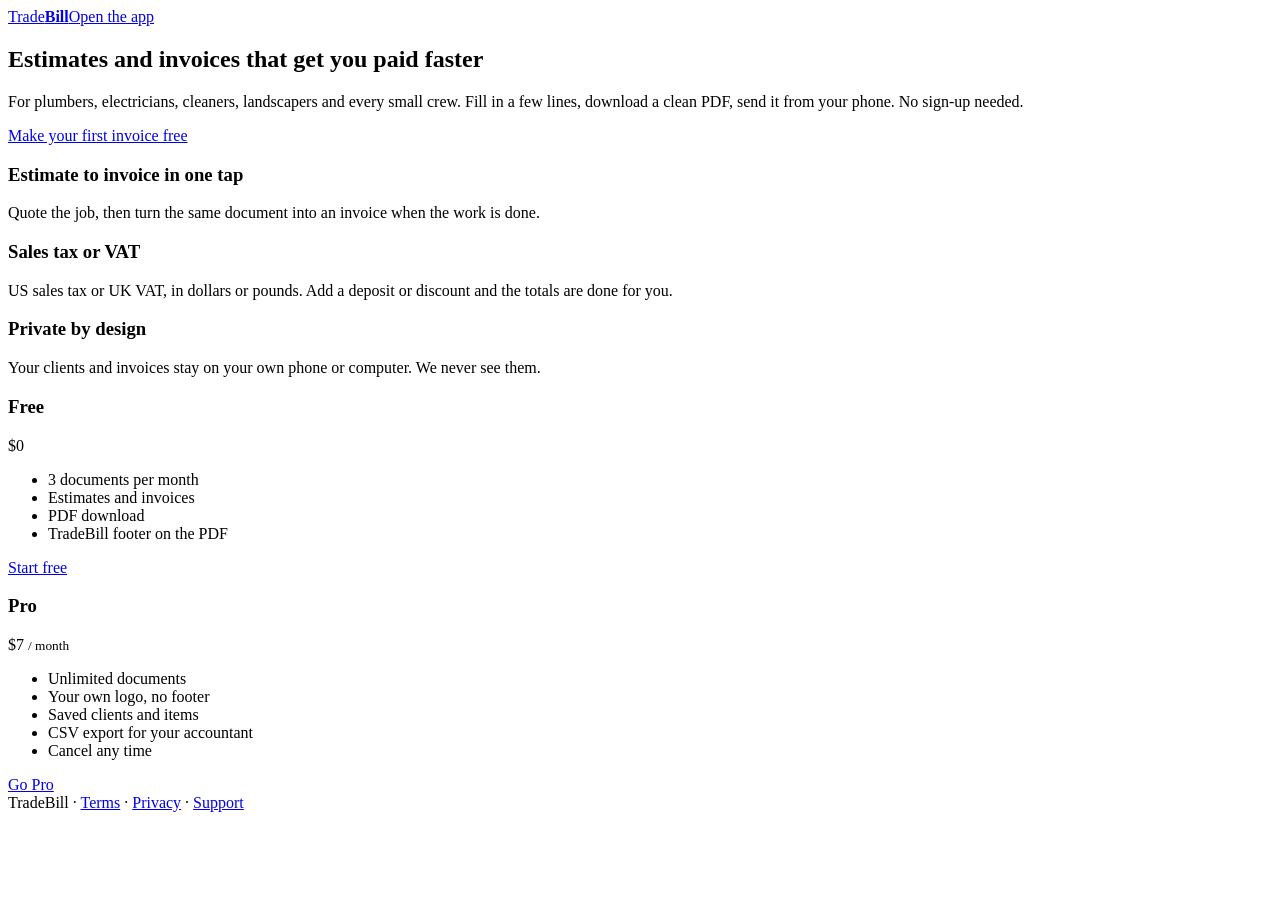
==== index.html @ e8616cc0 "Create index.html" ====
<!doctype html><html lang="en"><head><meta charset="utf-8"><meta name="viewport" content="width=device-width,initial-scale=1">
<title>TradeBill - Estimates and invoices for contractors, cleaners and tradespeople</title>
<meta name="description" content="Make a professional estimate or invoice in 60 seconds, turn it into a PDF, and get paid. Built for US and UK tradespeople, cleaners and small crews. Free to start.">
<link rel="stylesheet" href="style.css"></head><body>
<header class="top"><div class="wrap"><a class="logo" href="./">Trade<b>Bill</b></a><a class="btn sm" href="app.html">Open the app</a></div></header>
<main class="wrap">
<section class="hero"><h1>Estimates and invoices that get you paid faster</h1>
<p>For plumbers, electricians, cleaners, landscapers and every small crew. Fill in a few lines, download a clean PDF, send it from your phone. No sign-up needed.</p>
<a class="btn" href="app.html">Make your first invoice free</a></section>
<section class="grid3">
<div class="card"><h3>Estimate to invoice in one tap</h3><p class="muted">Quote the job, then turn the same document into an invoice when the work is done.</p></div>
<div class="card"><h3>Sales tax or VAT</h3><p class="muted">US sales tax or UK VAT, in dollars or pounds. Add a deposit or discount and the totals are done for you.</p></div>
<div class="card"><h3>Private by design</h3><p class="muted">Your clients and invoices stay on your own phone or computer. We never see them.</p></div>
</section>
<section class="grid3" id="pricing">
<div class="card"><h3>Free</h3><div class="price">$0</div><ul class="tick"><li>3 documents per month</li><li>Estimates and invoices</li><li>PDF download</li><li>TradeBill footer on the PDF</li></ul><a class="btn alt" href="app.html">Start free</a></div>
<div class="card" style="border-color:#1d4ed8"><h3>Pro</h3><div class="price">$7 <small>/ month</small></div><ul class="tick"><li>Unlimited documents</li><li>Your own logo, no footer</li><li>Saved clients and items</li><li>CSV export for your accountant</li><li>Cancel any time</li></ul><a class="btn" href="app.html?upgrade=1">Go Pro</a></div>
</section>
</main>
<footer><div class="wrap">TradeBill &middot; <a href="terms.html">Terms</a> &middot; <a href="privacy.html">Privacy</a> &middot; <a id="sup" href="#">Support</a></div></footer>
<script src="config.js"></script><script>document.getElementById('sup').href='mailto:'+TB.SUPPORT_EMAIL</script>
</body></html>
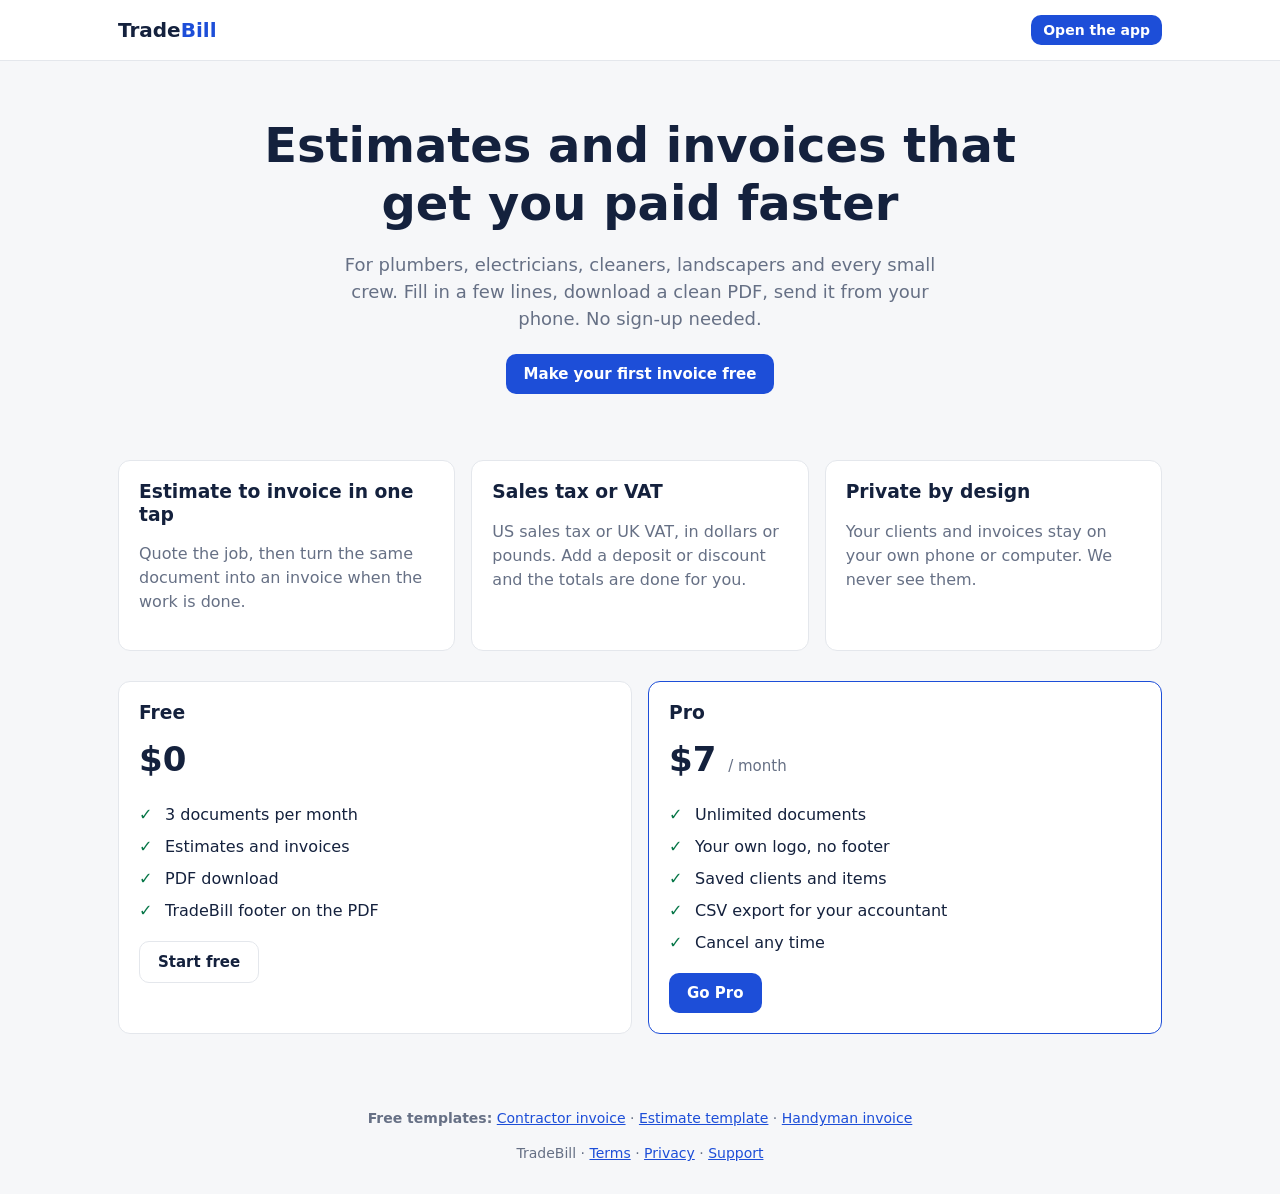
==== commit f3918bb5: "Update index.html" ====
--- a/index.html
+++ b/index.html
@@ -17,6 +17,6 @@
 <div class="card" style="border-color:#1d4ed8"><h3>Pro</h3><div class="price">$7 <small>/ month</small></div><ul class="tick"><li>Unlimited documents</li><li>Your own logo, no footer</li><li>Saved clients and items</li><li>CSV export for your accountant</li><li>Cancel any time</li></ul><a class="btn" href="app.html?upgrade=1">Go Pro</a></div>
 </section>
 </main>
-<footer><div class="wrap">TradeBill &middot; <a href="terms.html">Terms</a> &middot; <a href="privacy.html">Privacy</a> &middot; <a id="sup" href="#">Support</a></div></footer>
+<footer><div class="wrap"><p><b>Free templates:</b> <a href="free-invoice-template-for-contractors.html">Contractor invoice</a> &middot; <a href="estimate-template-for-small-business.html">Estimate template</a> &middot; <a href="handyman-invoice-generator.html">Handyman invoice</a></p>TradeBill &middot; <a href="terms.html">Terms</a> &middot; <a href="privacy.html">Privacy</a> &middot; <a id="sup" href="#">Support</a></div></footer>
 <script src="config.js"></script><script>document.getElementById('sup').href='mailto:'+TB.SUPPORT_EMAIL</script>
 </body></html>
--- a/style.css
+++ b/style.css
@@ -0,0 +1,45 @@
+:root{--bg:#f6f7f9;--card:#fff;--ink:#14213d;--mut:#667085;--line:#e4e7ec;--pri:#1d4ed8;--pri2:#1e40af;--ok:#067647;--warn:#b54708;--r:12px}
+*{box-sizing:border-box}html{-webkit-text-size-adjust:100%}
+body{margin:0;font:16px/1.5 system-ui,-apple-system,Segoe UI,Roboto,sans-serif;color:var(--ink);background:var(--bg)}
+a{color:var(--pri)}h1,h2,h3{line-height:1.2;margin:0 0 .5em}
+.wrap{max-width:1080px;margin:0 auto;padding:0 18px}
+header.top{background:#fff;border-bottom:1px solid var(--line)}
+header.top .wrap{display:flex;align-items:center;justify-content:space-between;height:60px}
+.logo{font-weight:800;font-size:20px;color:var(--ink);text-decoration:none}.logo b{color:var(--pri)}
+.btn{display:inline-block;border:0;border-radius:10px;padding:11px 18px;font:600 15px system-ui;cursor:pointer;background:var(--pri);color:#fff;text-decoration:none}
+.btn:hover{background:var(--pri2)}.btn.alt{background:#fff;color:var(--ink);border:1px solid var(--line)}.btn.sm{padding:7px 12px;font-size:14px}.btn.danger{background:#fff;color:#b42318;border:1px solid #fecdca}
+.hero{padding:56px 0 36px;text-align:center}.hero h1{font-size:clamp(30px,6vw,48px);max-width:760px;margin:0 auto .4em}
+.hero p{color:var(--mut);font-size:18px;max-width:620px;margin:0 auto 22px}
+.grid3{display:grid;grid-template-columns:repeat(auto-fit,minmax(240px,1fr));gap:16px;margin:30px 0}
+.card{background:var(--card);border:1px solid var(--line);border-radius:var(--r);padding:20px}
+.price{font-size:34px;font-weight:800}.price small{font-size:15px;color:var(--mut);font-weight:500}
+ul.tick{list-style:none;padding:0;margin:14px 0}ul.tick li{padding:4px 0 4px 26px;position:relative}ul.tick li:before{content:"✓";position:absolute;left:0;color:var(--ok);font-weight:700}
+footer{padding:30px 0;color:var(--mut);font-size:14px;text-align:center}
+/* app */
+.app{display:grid;grid-template-columns:minmax(0,1fr);gap:16px;padding:16px 0 60px}
+@media(min-width:960px){.app{grid-template-columns:minmax(0,440px) minmax(0,1fr)}}
+.tabs{display:flex;gap:6px;flex-wrap:wrap;margin:14px 0 0}.tabs button{border:1px solid var(--line);background:#fff;border-radius:999px;padding:8px 14px;font:600 14px system-ui;cursor:pointer}.tabs button.on{background:var(--ink);color:#fff;border-color:var(--ink)}
+label{display:block;font-size:13px;color:var(--mut);margin:10px 0 4px;font-weight:600}
+input,select,textarea{width:100%;border:1px solid #d0d5dd;border-radius:9px;padding:10px;font:16px system-ui;background:#fff;color:var(--ink)}
+textarea{min-height:70px;resize:vertical}
+.row2{display:grid;grid-template-columns:1fr 1fr;gap:10px}
+.item{display:grid;grid-template-columns:1fr 64px 84px 30px;gap:6px;align-items:center;margin-bottom:6px}
+.item .x{border:0;background:none;font-size:20px;color:#b42318;cursor:pointer}
+.bar{display:flex;gap:8px;flex-wrap:wrap;margin-top:14px}
+.banner{background:#eff4ff;border:1px solid #c7d7fe;border-radius:10px;padding:10px 12px;font-size:14px;margin-bottom:12px}
+.banner.warn{background:#fffaeb;border-color:#fedf89}
+table.list{width:100%;border-collapse:collapse;font-size:14px}table.list td,table.list th{padding:9px 6px;border-bottom:1px solid var(--line);text-align:left}
+.tag{display:inline-block;border-radius:999px;padding:2px 9px;font-size:12px;font-weight:700;background:#f2f4f7}.tag.paid{background:#dcfae6;color:var(--ok)}.tag.due{background:#fef0c7;color:var(--warn)}
+/* document preview */
+#doc{background:#fff;border:1px solid var(--line);border-radius:var(--r);padding:28px;position:relative;min-height:520px}
+#doc h2{font-size:26px;letter-spacing:.04em;text-transform:uppercase;margin:0}
+.dhead{display:flex;justify-content:space-between;gap:16px;flex-wrap:wrap}
+.dhead img{max-height:56px;max-width:160px;display:block;margin-bottom:6px}
+.muted{color:var(--mut)}.small{font-size:13px}.right{text-align:right}
+#doc table{width:100%;border-collapse:collapse;margin:22px 0 10px}#doc th{font-size:12px;text-transform:uppercase;color:var(--mut);text-align:left;border-bottom:2px solid var(--ink);padding:6px 4px}#doc td{padding:8px 4px;border-bottom:1px solid var(--line);vertical-align:top}
+#doc td.n,#doc th.n{text-align:right;white-space:nowrap}
+.tot{margin-left:auto;width:min(280px,100%)}.tot div{display:flex;justify-content:space-between;padding:4px 0}.tot .g{font-size:20px;font-weight:800;border-top:2px solid var(--ink);margin-top:4px;padding-top:8px}
+.wm{margin-top:34px;text-align:center;font-size:12px;color:#98a2b3}
+.modal{position:fixed;inset:0;background:rgba(16,24,40,.55);display:none;align-items:center;justify-content:center;padding:16px;z-index:9}.modal.on{display:flex}.modal .card{max-width:440px;width:100%}
+@media print{body{background:#fff}header.top,.noprint,.app>.form{display:none!important}.app{display:block;padding:0}#doc{border:0;padding:0}}
+.row2>div{min-width:0}input[type=date]{min-width:0;-webkit-appearance:none;appearance:none;height:44px}
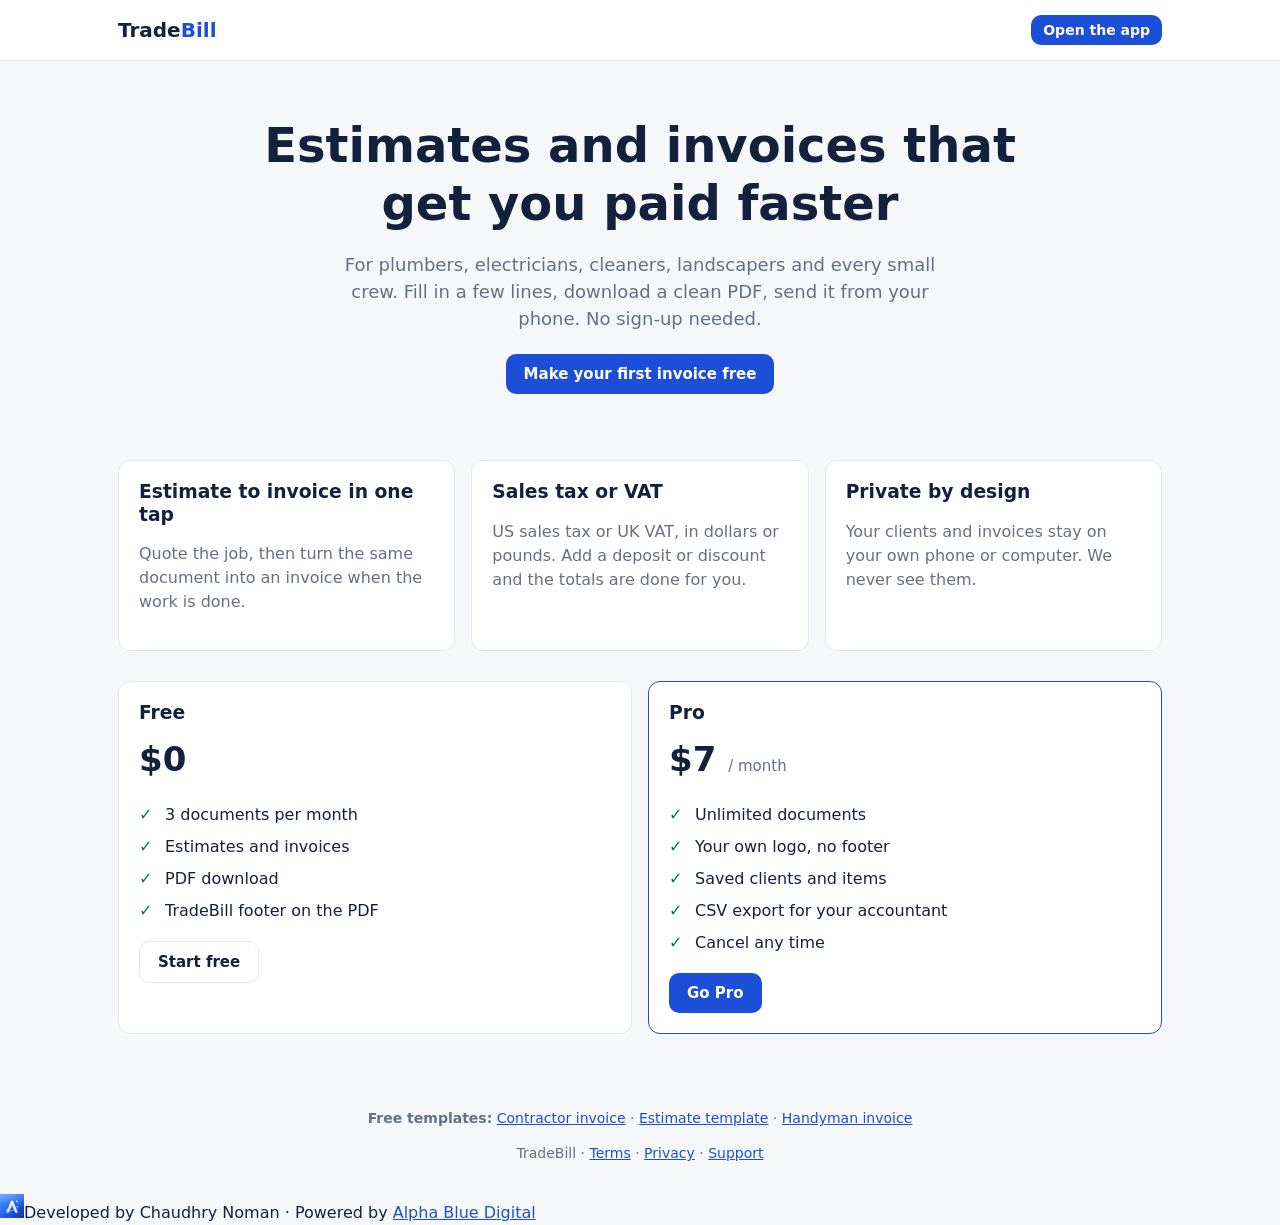
==== commit 9b7d4de9: "Add Alpha Blue Digital credit and link" ====
--- a/index.html
+++ b/index.html
@@ -19,4 +19,5 @@
 </main>
 <footer><div class="wrap"><p><b>Free templates:</b> <a href="free-invoice-template-for-contractors.html">Contractor invoice</a> &middot; <a href="estimate-template-for-small-business.html">Estimate template</a> &middot; <a href="handyman-invoice-generator.html">Handyman invoice</a></p>TradeBill &middot; <a href="terms.html">Terms</a> &middot; <a href="privacy.html">Privacy</a> &middot; <a id="sup" href="#">Support</a></div></footer>
 <script src="config.js"></script><script>document.getElementById('sup').href='mailto:'+TB.SUPPORT_EMAIL</script>
-</body></html>
+<div class="ab-brand noprint"><a href="https://alphablue.digital" target="_blank" rel="noopener"><img src="[data-uri]" alt="Alpha Blue Digital" width="24" height="24"></a><span>Developed by Chaudhry Noman &middot; Powered by <a href="https://alphablue.digital" target="_blank" rel="noopener">Alpha Blue Digital</a></span></div></body></html>
+
